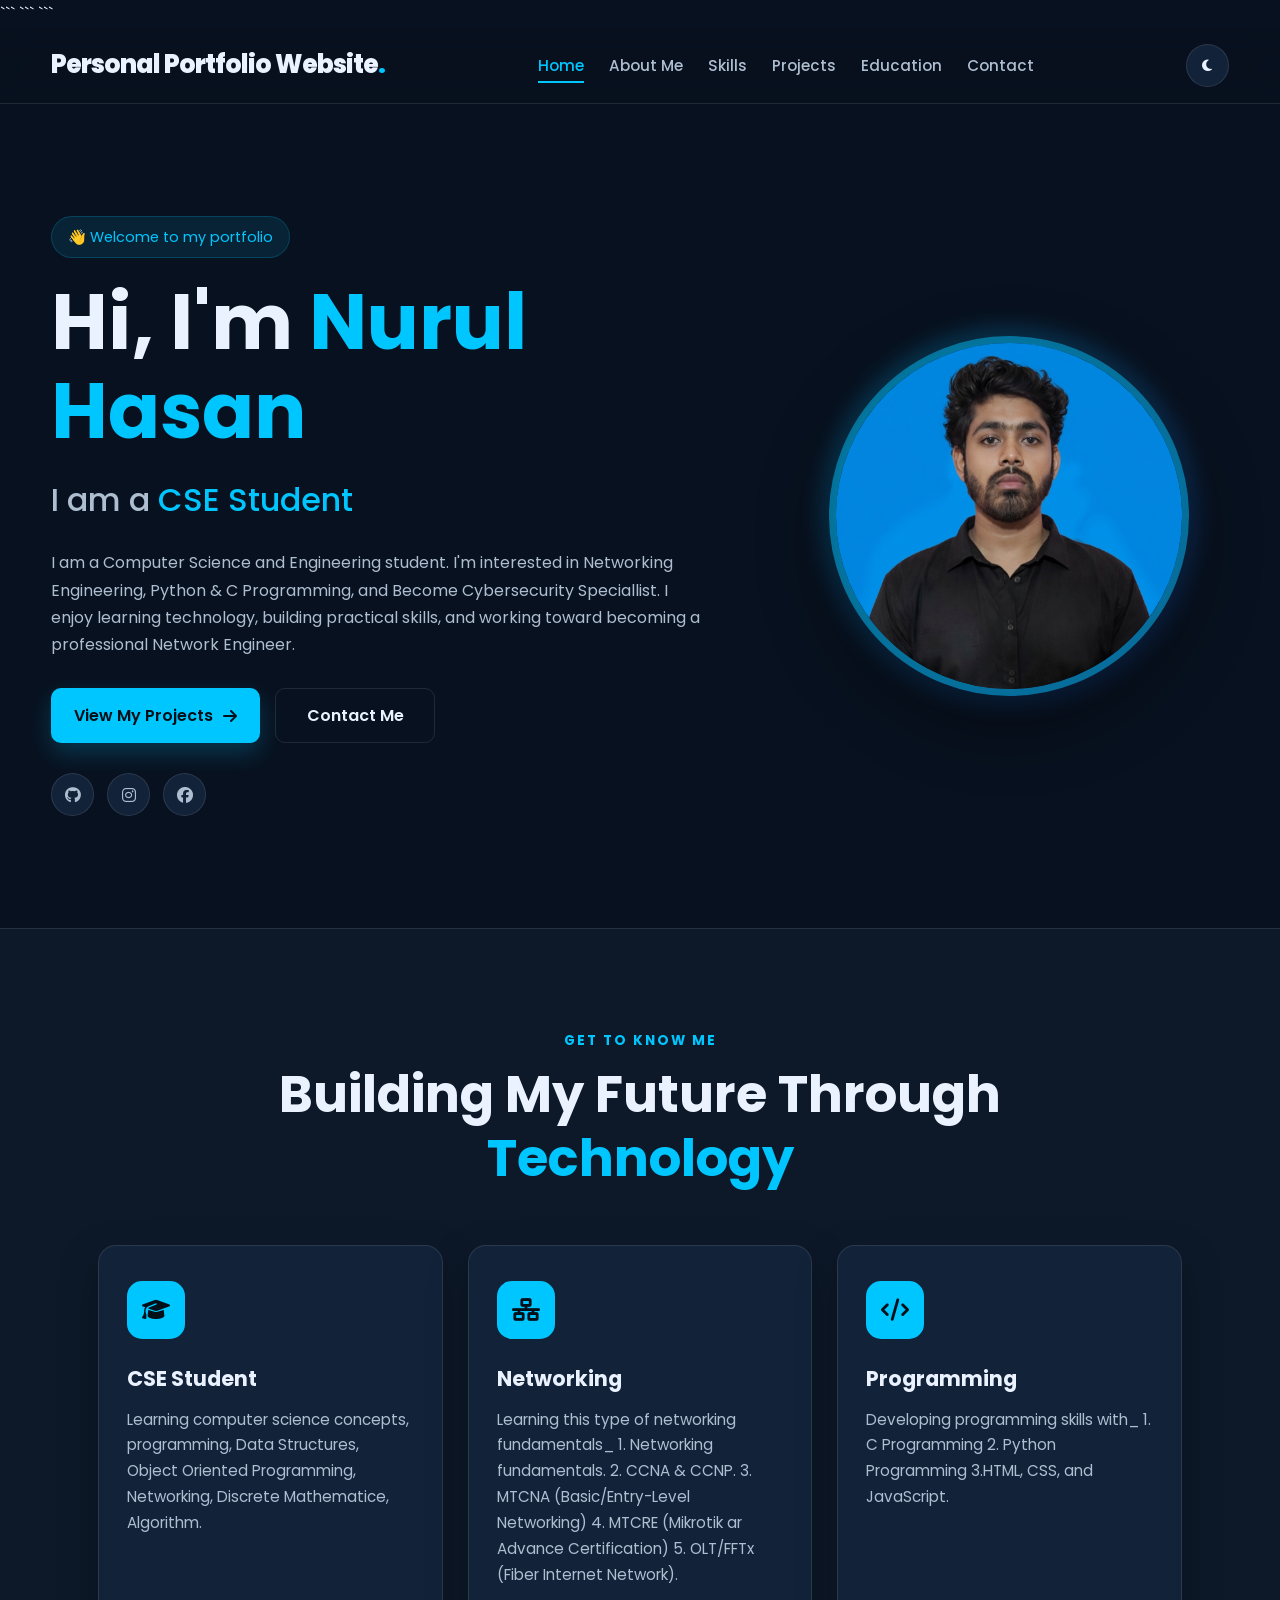
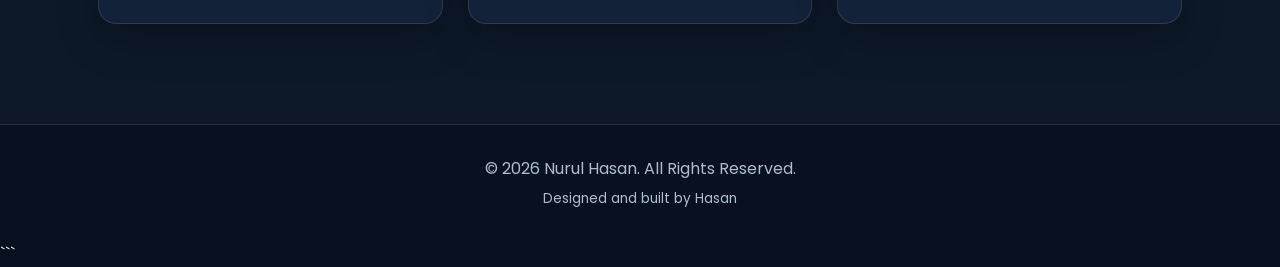
==== index.html @ 246b7fea "Add files via upload" ====
<!DOCTYPE html>

<html lang="en">

<head>
    <meta charset="UTF-8">

```
<!-- Website যেন Mobile, Tablet ও Laptop-এ ঠিকভাবে দেখা যায় -->
<meta name="viewport" content="width=device-width, initial-scale=1.0">

<!-- Google Search-এর জন্য Website-এর Description -->
<meta name="description"
    content="Nurul Hasan - CSE Student, Networking and CCNA Learner">

<title>Nurul Hasan | CSE Student Portfolio</title>

<!-- CSS File Connect -->
<link rel="stylesheet" href="css/style.css">

<!-- Font Awesome Icons -->
<link rel="stylesheet"
    href="https://cdnjs.cloudflare.com/ajax/libs/font-awesome/6.7.2/css/all.min.css">
```

</head>

<body>

```
<!-- =========================
     HEADER & NAVIGATION
========================== -->

<header class="header">

    <nav class="navbar">

        <!-- Website Logo -->
        <a href="index.html" class="logo">
            Personal Portfolio Website<span>.</span>
        </a>

        <!-- Mobile Menu Button -->
        <button class="menu-btn"
            id="menu-btn"
            aria-label="Open navigation menu">

            <i class="fa-solid fa-bars"></i>

        </button>

        <!-- Navigation Links -->
        <ul class="nav-links" id="nav-links">

            <li>
                <a href="index.html"
                   class="active">
                   Home
                </a>
            </li>

            <li>
                <a href="about.html">
                   About Me
                </a>
            </li>

            <li>
                <a href="skills.html">
                   Skills
                </a>
            </li>

            <li>
                <a href="projects.html">
                   Projects
                </a>
            </li>

            <li>
                <a href="education.html">
                   Education
                </a>
            </li>

            <li>
                <a href="contact.html">
                   Contact
                </a>
            </li>

        </ul>

        <!-- Dark / Light Mode Button -->
        <button class="theme-btn"
            id="theme-btn"
            aria-label="Change theme">

            <i class="fa-solid fa-moon"></i>

        </button>

    </nav>

</header>


<!-- =========================
     HOME / HERO SECTION
========================== -->

<main>

    <section class="hero">

        <!-- Left Side Text -->
        <div class="hero-content">

            <p class="welcome-text">
                👋 Welcome to my portfolio
            </p>

            <h1>
                Hi, I'm
                <span>Nurul Hasan</span>
            </h1>

            <h2>
                I am a
                <span id="typing-text">
                    CSE Student
                </span>
            </h2>

            <p class="hero-description">

                I am a Computer Science and Engineering student. I'm
                interested in Networking Engineering, Python & C Programming,
                and Become Cybersecurity Speciallist. I enjoy learning technology,
                building practical skills, and working toward becoming
                a professional Network Engineer.

            </p>

            <!-- Buttons -->
            <div class="hero-buttons">

                <a href="projects.html"
                   class="btn primary-btn">

                    View My Projects

                    <i class="fa-solid fa-arrow-right"></i>

                </a>

                <a href="contact.html"
                   class="btn secondary-btn">

                    Contact Me

                </a>

            </div>

            <!-- Social Links -->
            <div class="social-links">

                <a href="https://github.com/Nurul2004"
                   aria-label="GitHub">

                    <i class="fa-brands fa-github"></i>

                </a>

                <a href="https://www.instagram.com/nh_hasan9?igsh=a3c3ZmM1bGd4NHM2"
                   aria-label="instagram">

                    <i class="fa-brands fa-instagram"></i>

                </a>

                <a href="https://www.facebook.com/hasan19560065"
                   aria-label="Facebook">

                    <i class="fa-brands fa-facebook"></i>

                </a>

            </div>

        </div>


        <!-- Right Side Profile -->
        <div class="hero-image-box">

            <div class="image-background"></div>

            <img
                src="images/gemini1.png"
                alt="Nurul Hasan Profile Photo"
                class="profile-image">

        </div>

    </section>


    <!-- =========================
         QUICK INTRODUCTION
    ========================== -->

    <section class="quick-about">

        <div class="section-heading">

            <p>GET TO KNOW ME</p>

            <h2>
                Building My Future Through
                <span>Technology</span>
            </h2>

        </div>

        <div class="quick-about-grid">

            <article class="info-card">

                <div class="card-icon">

                    <i class="fa-solid fa-graduation-cap"></i>

                </div>

                <h3>CSE Student</h3>

                <p>
                    Learning computer science concepts,
                    programming, Data Structures, Object Oriented Programming, Networking, Discrete Mathematice, Algorithm.
                </p>

            </article>


            <article class="info-card">

                <div class="card-icon">

                    <i class="fa-solid fa-network-wired"></i>

                </div>

                <h3>Networking</h3>

                <p>
                    Learning this type of networking fundamentals_
                    1. Networking fundamentals.
                    2. CCNA & CCNP. 
                    3. MTCNA (Basic/Entry-Level Networking) 
                    4. MTCRE (Mikrotik ar Advance Certification) 
                    5. OLT/FFTx (Fiber Internet Network).
                </p>

            </article>


            <article class="info-card">

                <div class="card-icon">

                    <i class="fa-solid fa-code"></i>

                </div>

                <h3>Programming</h3>

                <p>
                    Developing programming skills with_
                    1. C Programming 2. Python Programming 3.HTML, CSS, and JavaScript.
                </p>

            </article>

        </div>

    </section>

</main>


<!-- =========================
     FOOTER
========================== -->

<footer class="footer">

    <p>

        © <span id="current-year"></span>
        Nurul Hasan. All Rights Reserved.

    </p>

    <p class="footer-text">

        Designed and built by Hasan

    </p>

</footer>


<!-- JavaScript File Connect -->
<script src="js/script.js"></script>
```

</body>

</html>
---- css/style.css ----
/* ===================================
   NURUL HASAN PORTFOLIO
   MAIN CSS FILE
=================================== */

/* Google Font */
@import url("https://fonts.googleapis.com/css2?family=Poppins:wght@300;400;500;600;700;800&display=swap");


/* ===================================
   1. RESET AND GLOBAL SETTINGS
=================================== */

* {
    margin: 0;
    padding: 0;
    box-sizing: border-box;
}

html {
    scroll-behavior: smooth;
}

body {
    font-family: "Poppins", sans-serif;
    background-color: #08111f;
    color: #eaf2ff;
    line-height: 1.7;
    overflow-x: hidden;
}


/* ===================================
   2. COLOR VARIABLES
=================================== */

:root {
    --primary-color: #00c6ff;
    --primary-dark: #0097c7;

    --background-color: #08111f;
    --section-color: #0d1929;
    --card-color: #122238;

    --text-color: #eaf2ff;
    --light-text: #aebed1;

    --border-color: rgba(255, 255, 255, 0.10);

    --shadow:
        0 15px 40px
        rgba(0, 0, 0, 0.25);

    --transition:
        all 0.3s ease;
}


/* ===================================
   3. LIGHT MODE
=================================== */

body.light-mode {
    --background-color: #f5f8fc;
    --section-color: #ffffff;
    --card-color: #ffffff;

    --text-color: #152235;
    --light-text: #5d6b7c;

    --border-color: rgba(0, 0, 0, 0.10);

    background-color: var(--background-color);
    color: var(--text-color);
}


/* ===================================
   4. HEADER AND NAVBAR
=================================== */

.header {
    width: 100%;

    position: sticky;
    top: 0;

    z-index: 1000;

    background:
        rgba(8, 17, 31, 0.88);

    backdrop-filter:
        blur(15px);

    border-bottom:
        1px solid
        var(--border-color);
}

body.light-mode .header {
    background:
        rgba(255, 255, 255, 0.88);
}


.navbar {
    width: min(1200px, 92%);

    min-height: 76px;

    margin: auto;

    display: flex;

    align-items: center;

    justify-content:
        space-between;

    gap: 25px;
}


/* Website Logo */

.logo {
    color:
        var(--text-color);

    font-size: 1.6rem;

    font-weight: 800;

    text-decoration: none;

    letter-spacing: -1px;
}

.logo span {
    color:
        var(--primary-color);
}


/* Navigation Links */

.nav-links {
    display: flex;

    align-items: center;

    gap: 25px;

    list-style: none;
}

.nav-links a {
    position: relative;

    color:
        var(--light-text);

    font-size: 0.95rem;

    font-weight: 500;

    text-decoration: none;

    transition:
        var(--transition);
}

.nav-links a:hover,
.nav-links a.active {
    color:
        var(--primary-color);
}

.nav-links a::after {
    content: "";

    position: absolute;

    left: 0;
    bottom: -7px;

    width: 0;
    height: 2px;

    background:
        var(--primary-color);

    transition:
        var(--transition);
}

.nav-links a:hover::after,
.nav-links a.active::after {
    width: 100%;
}


/* Theme Button */

.theme-btn,
.menu-btn {
    width: 43px;
    height: 43px;

    border: none;

    border-radius: 50%;

    display: grid;

    place-items: center;

    cursor: pointer;

    color:
        var(--text-color);

    background:
        var(--card-color);

    border:
        1px solid
        var(--border-color);

    transition:
        var(--transition);
}

.theme-btn:hover,
.menu-btn:hover {
    color:
        #06111d;

    background:
        var(--primary-color);

    transform:
        translateY(-2px);
}


/* Mobile Menu Button */

.menu-btn {
    display: none;

    font-size: 1.1rem;
}


/* ===================================
   5. HERO SECTION
=================================== */

.hero {
    width: min(1200px, 92%);

    min-height:
        calc(100vh - 76px);

    margin: auto;

    padding:
        80px 0;

    display: grid;

    grid-template-columns:
        1.2fr 0.8fr;

    align-items: center;

    gap: 80px;
}


/* Hero Text */

.welcome-text {
    width: fit-content;

    margin-bottom: 20px;

    padding:
        8px 16px;

    color:
        var(--primary-color);

    background:
        rgba(0, 198, 255, 0.10);

    border:
        1px solid
        rgba(0, 198, 255, 0.20);

    border-radius:
        30px;

    font-size:
        0.9rem;
}

.hero-content h1 {
    max-width:
        700px;

    font-size:
        clamp(
            2.5rem,
            6vw,
            5rem
        );

    line-height:
        1.15;

    margin-bottom:
        18px;
}

.hero-content h1 span {
    color:
        var(--primary-color);
}

.hero-content h2 {
    min-height:
        45px;

    color:
        var(--light-text);

    font-size:
        clamp(
            1.2rem,
            3vw,
            2rem
        );

    font-weight:
        500;

    margin-bottom:
        22px;
}

#typing-text {
    color:
        var(--primary-color);
}

.hero-description {
    max-width:
        680px;

    color:
        var(--light-text);

    font-size:
        1rem;

    margin-bottom:
        30px;
}


/* Hero Buttons */

.hero-buttons {
    display: flex;

    flex-wrap: wrap;

    gap: 15px;

    margin-bottom:
        30px;
}

.btn {
    display:
        inline-flex;

    align-items:
        center;

    justify-content:
        center;

    gap:
        10px;

    min-width:
        160px;

    padding:
        13px 23px;

    border-radius:
        10px;

    font-weight:
        600;

    text-decoration:
        none;

    transition:
        var(--transition);
}

.primary-btn {
    color:
        #041019;

    background:
        var(--primary-color);

    box-shadow:
        0 10px 25px
        rgba(0, 198, 255, 0.22);
}

.primary-btn:hover {
    background:
        #54dbff;

    transform:
        translateY(-4px);
}

.secondary-btn {
    color:
        var(--text-color);

    background:
        transparent;

    border:
        1px solid
        var(--border-color);
}

.secondary-btn:hover {
    color:
        #041019;

    background:
        var(--primary-color);

    border-color:
        var(--primary-color);

    transform:
        translateY(-4px);
}


/* Social Links */

.social-links {
    display: flex;

    gap: 13px;
}

.social-links a {
    width: 43px;
    height: 43px;

    display: grid;

    place-items: center;

    color:
        var(--light-text);

    background:
        var(--card-color);

    border:
        1px solid
        var(--border-color);

    border-radius:
        50%;

    text-decoration:
        none;

    transition:
        var(--transition);
}

.social-links a:hover {
    color:
        #041019;

    background:
        var(--primary-color);

    transform:
        translateY(-5px);
}


/* ===================================
   6. PROFILE IMAGE
=================================== */

.hero-image-box {
    position:
        relative;

    display:
        flex;

    justify-content:
        center;

    align-items:
        center;
}

.image-background {
    position:
        absolute;

    width:
        min(380px, 75vw);

    aspect-ratio:
        1;

    border-radius:
        50%;

    background:
        linear-gradient(
            135deg,
            var(--primary-color),
            #2563eb
        );

    opacity:
        0.22;

    filter:
        blur(10px);
}

.profile-image {
    position:
        relative;

    width:
        min(360px, 75vw);

    aspect-ratio:
        1;

    object-fit:
        cover;

    border-radius:
        50%;

    border:
        7px solid
        rgba(0, 198, 255, 0.45);

    box-shadow:
        0 25px 70px
        rgba(0, 0, 0, 0.45);

    animation:
        profileFloat
        4s ease-in-out
        infinite;
}


/* Profile Floating Animation */

@keyframes profileFloat {

    0%,
    100% {
        transform:
            translateY(0);
    }

    50% {
        transform:
            translateY(-15px);
    }

}


/* ===================================
   7. QUICK ABOUT SECTION
=================================== */

.quick-about {
    padding:
        100px 4%;

    background:
        var(--section-color);

    border-top:
        1px solid
        var(--border-color);

    border-bottom:
        1px solid
        var(--border-color);
}


/* Section Heading */

.section-heading {
    width:
        min(800px, 92%);

    margin:
        0 auto 55px;

    text-align:
        center;
}

.section-heading p {
    color:
        var(--primary-color);

    font-size:
        0.85rem;

    font-weight:
        700;

    letter-spacing:
        2px;

    margin-bottom:
        10px;
}

.section-heading h2 {
    font-size:
        clamp(
            2rem,
            4vw,
            3.2rem
        );

    line-height:
        1.25;
}

.section-heading h2 span {
    color:
        var(--primary-color);
}


/* Information Cards */

.quick-about-grid {
    width:
        min(1200px, 92%);

    margin:
        auto;

    display:
        grid;

    grid-template-columns:
        repeat(
            3,
            1fr
        );

    gap:
        25px;
}

.info-card {
    padding:
        35px 28px;

    background:
        var(--card-color);

    border:
        1px solid
        var(--border-color);

    border-radius:
        18px;

    box-shadow:
        var(--shadow);

    transition:
        var(--transition);
}

.info-card:hover {
    border-color:
        rgba(0, 198, 255, 0.45);

    transform:
        translateY(-9px);
}

.card-icon {
    width:
        58px;

    height:
        58px;

    display:
        grid;

    place-items:
        center;

    margin-bottom:
        22px;

    color:
        #041019;

    background:
        var(--primary-color);

    border-radius:
        15px;

    font-size:
        1.4rem;
}

.info-card h3 {
    font-size:
        1.3rem;

    margin-bottom:
        10px;
}

.info-card p {
    color:
        var(--light-text);

    font-size:
        0.95rem;
}


/* ===================================
   8. FOOTER
=================================== */

.footer {
    padding:
        30px 5%;

    text-align:
        center;

    background:
        var(--background-color);

    color:
        var(--light-text);
}

.footer-text {
    margin-top:
        5px;

    font-size:
        0.85rem;
}


/* ===================================
   9. TABLET RESPONSIVE
=================================== */

@media
(max-width: 1000px) {

    .hero {
        grid-template-columns:
            1fr;

        text-align:
            center;

        gap:
            45px;
    }

    .hero-content {
        display:
            flex;

        flex-direction:
            column;

        align-items:
            center;
    }

    .hero-description {
        margin-left:
            auto;

        margin-right:
            auto;
    }

    .hero-buttons,
    .social-links {
        justify-content:
            center;
    }

    .hero-image-box {
        order:
            -1;
    }

    .profile-image {
        width:
            min(300px, 70vw);
    }

    .quick-about-grid {
        grid-template-columns:
            repeat(
                2,
                1fr
            );
    }

}


/* ===================================
   10. MOBILE RESPONSIVE
=================================== */

@media
(max-width: 768px) {

    .navbar {
        min-height:
            68px;
    }

    .menu-btn {
        display:
            grid;

        margin-left:
            auto;
    }

    .nav-links {
        position:
            absolute;

        top:
            68px;

        left:
            0;

        width:
            100%;

        padding:
            20px;

        display:
            none;

        flex-direction:
            column;

        align-items:
            flex-start;

        gap:
            18px;

        background:
            var(--section-color);

        border-bottom:
            1px solid
            var(--border-color);
    }

    .nav-links.show {
        display:
            flex;
    }

    .nav-links a {
        font-size:
            1rem;
    }

    .theme-btn {
        order:
            3;
    }

    .hero {
        min-height:
            auto;

        padding:
            65px 0;

        gap:
            35px;
    }

    .hero-content h2 {
        min-height:
            70px;
    }

    .hero-buttons {
        width:
            100%;

        flex-direction:
            column;
    }

    .btn {
        width:
            100%;
    }

    .quick-about {
        padding:
            75px 0;
    }

    .quick-about-grid {
        grid-template-columns:
            1fr;
    }

}


/* ===================================
   11. SMALL MOBILE RESPONSIVE
=================================== */

@media
(max-width: 420px) {

    .logo {
        font-size:
            1.35rem;
    }

    .theme-btn,
    .menu-btn {
        width:
            39px;

        height:
            39px;
    }

    .hero-content h1 {
        font-size:
            2.35rem;
    }

    .welcome-text {
        font-size:
            0.78rem;
    }

    .profile-image {
        width:
            min(250px, 75vw);

        border-width:
            5px;
    }

    .info-card {
        padding:
            28px 22px;
    }

}

/* ===================================
   ABOUT PAGE CSS
=================================== */


/* ===================================
   1. ABOUT PAGE HERO
=================================== */

.page-hero {
    min-height: 420px;

    padding: 100px 5%;

    display: flex;
    flex-direction: column;

    justify-content: center;
    align-items: center;

    text-align: center;

    background:
        linear-gradient(
            135deg,
            rgba(0, 198, 255, 0.10),
            rgba(37, 99, 235, 0.08)
        );

    border-bottom:
        1px solid
        var(--border-color);
}


.page-label {
    margin-bottom: 15px;

    color:
        var(--primary-color);

    font-size: 0.85rem;

    font-weight: 700;

    letter-spacing: 3px;
}


.page-hero h1 {
    max-width: 800px;

    margin-bottom: 20px;

    color:
        var(--text-color);

    font-size:
        clamp(
            2.5rem,
            6vw,
            4.5rem
        );

    line-height: 1.15;
}


.page-hero h1 span {
    color:
        var(--primary-color);
}


.page-hero > p:last-child {
    max-width: 650px;

    color:
        var(--light-text);

    font-size: 1.05rem;
}


/* ===================================
   2. ABOUT MAIN SECTION
=================================== */

.about-section {
    padding: 110px 5%;

    background:
        var(--background-color);
}


.about-grid {
    width:
        min(1150px, 92%);

    margin: auto;

    display: grid;

    grid-template-columns:
        0.8fr 1.2fr;

    align-items: center;

    gap: 80px;
}


/* ===================================
   3. ABOUT PROFILE IMAGE
=================================== */

.about-image {
    position: relative;

    display: flex;

    justify-content: center;
    align-items: center;
}


.about-image::before {
    content: "";

    position: absolute;

    width: 85%;
    height: 85%;

    border-radius: 25px;

    background:
        linear-gradient(
            135deg,
            var(--primary-color),
            #2563eb
        );

    opacity: 0.18;

    transform:
        rotate(-7deg);
}


.about-image img {
    position: relative;

    width: 100%;

    max-width: 390px;

    aspect-ratio: 4 / 5;

    object-fit: cover;

    border-radius: 22px;

    border:
        1px solid
        var(--border-color);

    box-shadow:
        0 25px 60px
        rgba(0, 0, 0, 0.35);
}


/* ===================================
   4. ABOUT TEXT
=================================== */

.section-small-title {
    margin-bottom: 12px;

    color:
        var(--primary-color);

    font-size: 0.85rem;

    font-weight: 700;

    letter-spacing: 2px;
}


.about-content h2 {
    max-width: 650px;

    margin-bottom: 25px;

    color:
        var(--text-color);

    font-size:
        clamp(
            2rem,
            4vw,
            3.2rem
        );

    line-height: 1.2;
}


.about-content > p {
    margin-bottom: 18px;

    color:
        var(--light-text);
}


/* ===================================
   5. PERSONAL INFORMATION
=================================== */

.personal-info {
    margin:
        30px 0;

    display: grid;

    grid-template-columns:
        repeat(
            2,
            1fr
        );

    gap: 15px;
}


.personal-info div {
    padding:
        16px;

    display: flex;

    flex-direction: column;

    gap: 4px;

    background:
        var(--card-color);

    border:
        1px solid
        var(--border-color);

    border-radius:
        12px;
}


.personal-info strong {
    color:
        var(--primary-color);

    font-size:
        0.85rem;
}


.personal-info span {
    color:
        var(--text-color);

    font-size:
        0.95rem;
}


/* ===================================
   6. CAREER GOAL SECTION
=================================== */

.goal-section {
    padding:
        105px 5%;

    background:
        var(--section-color);

    border-top:
        1px solid
        var(--border-color);
}


.goal-grid {
    width:
        min(1150px, 92%);

    margin:
        auto;

    display:
        grid;

    grid-template-columns:
        repeat(
            3,
            1fr
        );

    gap:
        25px;
}


/* Goal Cards */

.goal-card {
    padding:
        38px 30px;

    background:
        var(--card-color);

    border:
        1px solid
        var(--border-color);

    border-radius:
        18px;

    box-shadow:
        var(--shadow);

    transition:
        var(--transition);
}


.goal-card:hover {
    transform:
        translateY(-9px);

    border-color:
        rgba(
            0,
            198,
            255,
            0.45
        );
}


.goal-card h3 {
    margin-bottom:
        12px;

    color:
        var(--text-color);

    font-size:
        1.4rem;
}


.goal-card p {
    color:
        var(--light-text);
}


/* ===================================
   7. TABLET RESPONSIVE
=================================== */

@media
(max-width: 1000px) {

    .about-grid {
        grid-template-columns:
            1fr;

        gap:
            55px;
    }


    .about-image {
        order:
            -1;
    }


    .about-image img {
        max-width:
            360px;
    }


    .about-content {
        max-width:
            750px;

        margin:
            auto;
    }


    .goal-grid {
        grid-template-columns:
            repeat(
                2,
                1fr
            );
    }

}


/* ===================================
   8. MOBILE RESPONSIVE
=================================== */

@media
(max-width: 768px) {

    .page-hero {
        min-height:
            350px;

        padding:
            75px 6%;
    }


    .page-hero > p:last-child {
        font-size:
            0.95rem;
    }


    .about-section {
        padding:
            75px 0;
    }


    .about-grid {
        width:
            min(
                92%,
                600px
            );

        gap:
            40px;
    }


    .about-image img {
        max-width:
            310px;
    }


    .personal-info {
        grid-template-columns:
            1fr;
    }


    .goal-section {
        padding:
            75px 0;
    }


    .goal-grid {
        grid-template-columns:
            1fr;

        width:
            min(
                92%,
                500px
            );
    }

}


/* ===================================
   9. SMALL MOBILE
=================================== */

@media
(max-width: 420px) {

    .page-hero h1 {
        font-size:
            2.25rem;
    }


    .about-image img {
        max-width:
            250px;
    }


    .about-content h2 {
        font-size:
            1.9rem;
    }


    .goal-card {
        padding:
            30px 22px;
    }

}

/* ===================================
   PROJECTS PAGE
=================================== */


/* Main Project Section */

.projects-section {

    padding:
        110px 5%;

    background:
        var(--background-color);

}


/* Section Description */

.section-description {

    max-width:
        650px;

    margin:
        18px auto 0;

    color:
        var(--light-text);

    text-align:
        center;

}


/* Projects Grid */

.projects-grid {

    width:
        min(1150px, 92%);

    margin:
        65px auto 0;

    display:
        grid;

    grid-template-columns:
        repeat(2, 1fr);

    gap:
        30px;

}


/* Project Card */

.project-card {

    overflow:
        hidden;

    background:
        var(--card-color);

    border:
        1px solid
        var(--border-color);

    border-radius:
        20px;

    box-shadow:
        var(--shadow);

    transition:
        var(--transition);

}


.project-card:hover {

    transform:
        translateY(-10px);

    border-color:
        rgba(
            0,
            198,
            255,
            0.5
        );

}


/* Project Image Area */

.project-image {

    position:
        relative;

    min-height:
        220px;

    display:
        flex;

    justify-content:
        center;

    align-items:
        center;

    overflow:
        hidden;

    background:
        linear-gradient(
            135deg,
            rgba(
                0,
                198,
                255,
                0.28
            ),
            rgba(
                37,
                99,
                235,
                0.18
            )
        );

}


.project-image::before {

    content:
        "";

    position:
        absolute;

    width:
        180px;

    height:
        180px;

    border:
        1px solid
        rgba(
            0,
            198,
            255,
            0.35
        );

    border-radius:
        50%;

}


.project-image i {

    position:
        relative;

    z-index:
        1;

    color:
        var(--primary-color);

    font-size:
        5rem;

}


/* Project Number */

.project-number {

    position:
        absolute;

    top:
        20px;

    right:
        22px;

    color:
        rgba(
            255,
            255,
            255,
            0.35
        );

    font-size:
        1.1rem;

    font-weight:
        800;

}


/* Different Project Backgrounds */

.networking-image {

    background:
        linear-gradient(
            135deg,
            rgba(
                34,
                197,
                94,
                0.22
            ),
            rgba(
                0,
                198,
                255,
                0.14
            )
        );

}


.python-image {

    background:
        linear-gradient(
            135deg,
            rgba(
                255,
                193,
                7,
                0.16
            ),
            rgba(
                0,
                198,
                255,
                0.18
            )
        );

}


.c-image {

    background:
        linear-gradient(
            135deg,
            rgba(
                99,
                102,
                241,
                0.25
            ),
            rgba(
                37,
                99,
                235,
                0.18
            )
        );

}


/* Project Content */

.project-content {

    padding:
        32px;

}


.project-category {

    margin-bottom:
        13px;

    color:
        var(--primary-color);

    font-size:
        0.75rem;

    font-weight:
        800;

    letter-spacing:
        1.7px;

}


.project-content h3 {

    margin-bottom:
        15px;

    color:
        var(--text-color);

    font-size:
        1.55rem;

}


.project-content > p {

    min-height:
        75px;

    margin-bottom:
        24px;

    color:
        var(--light-text);

}


/* Technology Tags */

.project-tools {

    display:
        flex;

    flex-wrap:
        wrap;

    gap:
        9px;

    margin-bottom:
        27px;

}


.project-tools span {

    padding:
        7px 12px;

    color:
        var(--primary-color);

    font-size:
        0.78rem;

    font-weight:
        700;

    background:
        rgba(
            0,
            198,
            255,
            0.08
        );

    border:
        1px solid
        rgba(
            0,
            198,
            255,
            0.18
        );

    border-radius:
        50px;

}


/* Project Links */

.project-links {

    display:
        flex;

    flex-wrap:
        wrap;

    gap:
        20px;

    padding-top:
        20px;

    border-top:
        1px solid
        var(--border-color);

}


.project-link {

    display:
        inline-flex;

    align-items:
        center;

    gap:
        8px;

    color:
        var(--text-color);

    font-size:
        0.9rem;

    font-weight:
        700;

    text-decoration:
        none;

    transition:
        var(--transition);

}


.project-link:hover {

    color:
        var(--primary-color);

}


/* ===================================
   PROJECT CALL TO ACTION
=================================== */

.project-cta {

    width:
        min(1150px, 90%);

    margin:
        0 auto 100px;

    padding:
        65px;

    display:
        flex;

    justify-content:
        space-between;

    align-items:
        center;

    gap:
        40px;

    background:
        linear-gradient(
            135deg,
            rgba(
                0,
                198,
                255,
                0.15
            ),
            rgba(
                37,
                99,
                235,
                0.10
            )
        );

    border:
        1px solid
        rgba(
            0,
            198,
            255,
            0.22
        );

    border-radius:
        25px;

}


.project-cta > div > p:first-child {

    margin-bottom:
        12px;

    color:
        var(--primary-color);

    font-size:
        0.8rem;

    font-weight:
        800;

    letter-spacing:
        2px;

}


.project-cta h2 {

    margin-bottom:
        15px;

    color:
        var(--text-color);

    font-size:
        clamp(
            2rem,
            4vw,
            3rem
        );

}


.project-cta h2 span {

    color:
        var(--primary-color);

}


.project-cta > div > p:last-child {

    max-width:
        600px;

    color:
        var(--light-text);

}


/* ===================================
   TABLET RESPONSIVE
=================================== */

@media
(max-width: 900px) {


    .projects-grid {

        grid-template-columns:
            1fr;

        max-width:
            650px;

    }


    .project-cta {

        flex-direction:
            column;

        align-items:
            flex-start;

    }

}


/* ===================================
   MOBILE RESPONSIVE
=================================== */

@media
(max-width: 768px) {


    .projects-section {

        padding:
            75px 0;

    }


    .projects-grid {

        width:
            min(
                92%,
                550px
            );

        margin-top:
            45px;

    }


    .project-content {

        padding:
            25px;

    }


    .project-content > p {

        min-height:
            auto;

    }


    .project-image {

        min-height:
            190px;

    }


    .project-image i {

        font-size:
            4.2rem;

    }


    .project-cta {

        width:
            min(
                92%,
                550px
            );

        margin-bottom:
            75px;

        padding:
            40px 25px;

        border-radius:
            20px;

    }

}


/* ===================================
   SMALL MOBILE
=================================== */

@media
(max-width: 450px) {


    .project-links {

        flex-direction:
            column;

        gap:
            15px;

    }


    .project-cta h2 {

        font-size:
            2rem;

    }

}
/* ===================================
   ABOUT PAGE ANIMATION
=================================== */

.about-content,
.about-image,
.goal-card {

    opacity: 0;

    transform:
        translateY(40px);

    transition:
        opacity 0.8s ease,
        transform 0.8s ease;

}


/* JavaScript এই Class Add করবে */

.show-animation {

    opacity: 1;

    transform:
        translateY(0);

}


/* Goal Card একসাথে না এসে
   একটু একটু করে আসবে */

.goal-card:nth-child(2) {

    transition-delay:
        0.15s;

}


.goal-card:nth-child(3) {

    transition-delay:
        0.30s;

}

/* =========================================
   SKILLS PAGE CSS
========================================= */


/* =========================================
   SKILLS INTRODUCTION
========================================= */

.skills-intro {

    padding:
        100px 5% 40px;

    background:
        var(--background-color);

}


/* =========================================
   SKILLS MAIN SECTION
========================================= */

.skills-section {

    padding:
        40px 5% 110px;

    background:
        var(--background-color);

}


/* Skills Grid */

.skills-grid {

    width:
        min(1150px, 92%);

    margin:
        0 auto;

    display:
        grid;

    grid-template-columns:
        repeat(2, 1fr);

    gap:
        30px;

}


/* =========================================
   SKILL CATEGORY CARD
========================================= */

.skill-category {

    padding:
        35px;

    background:
        var(--card-color);

    border:
        1px solid
        var(--border-color);

    border-radius:
        22px;

    box-shadow:
        var(--shadow);

    transition:
        transform 0.35s ease,
        border-color 0.35s ease,
        box-shadow 0.35s ease;

}


/* Card Hover */

.skill-category:hover {

    transform:
        translateY(-8px);

    border-color:
        rgba(
            0,
            198,
            255,
            0.45
        );

}


/* =========================================
   SKILL ICON
========================================= */

.skill-category-icon {

    width:
        65px;

    height:
        65px;

    margin-bottom:
        25px;

    display:
        flex;

    justify-content:
        center;

    align-items:
        center;

    color:
        var(--primary-color);

    font-size:
        1.7rem;

    background:
        rgba(
            0,
            198,
            255,
            0.10
        );

    border:
        1px solid
        rgba(
            0,
            198,
            255,
            0.25
        );

    border-radius:
        18px;

}


/* =========================================
   CATEGORY TITLE
========================================= */

.skill-category h3 {

    margin-bottom:
        13px;

    color:
        var(--text-color);

    font-size:
        1.6rem;

}


/* Category Description */

.skill-category > p {

    margin-bottom:
        30px;

    color:
        var(--light-text);

    line-height:
        1.8;

}


/* =========================================
   INDIVIDUAL SKILL
========================================= */

.skill-item {

    margin-top:
        25px;

}


/* Skill Name + Percentage */

.skill-title {

    margin-bottom:
        10px;

    display:
        flex;

    justify-content:
        space-between;

    align-items:
        center;

    gap:
        15px;

    color:
        var(--text-color);

    font-size:
        0.92rem;

    font-weight:
        700;

}


/* Percentage Color */

.skill-title span:last-child {

    color:
        var(--primary-color);

}


/* =========================================
   SKILL BAR BACKGROUND
========================================= */

.skill-bar {

    width:
        100%;

    height:
        9px;

    overflow:
        hidden;

    background:
        rgba(
            128,
            128,
            128,
            0.18
        );

    border-radius:
        50px;

}


/* =========================================
   SKILL PROGRESS
========================================= */

.skill-progress {

    width:
        0;

    height:
        100%;

    background:
        linear-gradient(
            90deg,
            var(--primary-color),
            #4de3ff
        );

    border-radius:
        50px;

    transition:
        width 1.5s ease;

}


/* Progress Percentage */

.c-progress {

    --skill-width:
        70%;

}


.python-progress {

    --skill-width:
        60%;

}


.js-progress {

    --skill-width:
        40%;

}


.html-progress {

    --skill-width:
        80%;

}


.css-progress {

    --skill-width:
        70%;

}


.responsive-progress {

    --skill-width:
        60%;

}


.network-progress {

    --skill-width:
        75%;

}


.ccna-progress {

    --skill-width:
        60%;

}


.packet-progress {

    --skill-width:
        70%;

}


.security-progress {

    --skill-width:
        50%;

}


.network-security-progress {

    --skill-width:
        45%;

}


.hacking-progress {

    --skill-width:
        35%;

}


/* =========================================
   TOOLS SECTION
========================================= */

.tools-section {

    padding:
        110px 5%;

    background:
        rgba(
            0,
            198,
            255,
            0.025
        );

    border-top:
        1px solid
        var(--border-color);

    border-bottom:
        1px solid
        var(--border-color);

}


/* Tools Grid */

.tools-grid {

    width:
        min(1100px, 92%);

    margin:
        60px auto 0;

    display:
        grid;

    grid-template-columns:
        repeat(3, 1fr);

    gap:
        22px;

}


/* Tool Card */

.tool-card {

    min-height:
        175px;

    padding:
        30px;

    display:
        flex;

    flex-direction:
        column;

    justify-content:
        center;

    align-items:
        center;

    text-align:
        center;

    background:
        var(--card-color);

    border:
        1px solid
        var(--border-color);

    border-radius:
        20px;

    transition:
        transform 0.35s ease,
        border-color 0.35s ease,
        background 0.35s ease;

}


/* Tool Card Hover */

.tool-card:hover {

    transform:
        translateY(-8px);

    border-color:
        rgba(
            0,
            198,
            255,
            0.45
        );

}


/* Tool Icon */

.tool-card i {

    margin-bottom:
        18px;

    color:
        var(--primary-color);

    font-size:
        2.7rem;

}


/* Tool Name */

.tool-card h3 {

    color:
        var(--text-color);

    font-size:
        1rem;

}


/* =========================================
   LEARNING SECTION
========================================= */

.learning-section {

    padding:
        110px 5%;

    text-align:
        center;

    background:
        var(--background-color);

}


.learning-content {

    width:
        min(760px, 92%);

    margin:
        0 auto;

    padding:
        65px 40px;

    background:
        linear-gradient(
            135deg,
            rgba(
                0,
                198,
                255,
                0.13
            ),
            rgba(
                37,
                99,
                235,
                0.08
            )
        );

    border:
        1px solid
        rgba(
            0,
            198,
            255,
            0.22
        );

    border-radius:
        25px;

}


/* Small Title */

.section-small-title {

    margin-bottom:
        15px;

    color:
        var(--primary-color);

    font-size:
        0.8rem;

    font-weight:
        800;

    letter-spacing:
        2px;

}


/* Main Title */

.learning-content h2 {

    margin-bottom:
        20px;

    color:
        var(--text-color);

    font-size:
        clamp(
            2rem,
            5vw,
            3.4rem
        );

}


.learning-content h2 span {

    color:
        var(--primary-color);

}


/* Description */

.learning-content > p {

    max-width:
        650px;

    margin:
        0 auto 30px;

    color:
        var(--light-text);

    line-height:
        1.8;

}


/* =========================================
   SKILLS ANIMATION
========================================= */


/* শুরুতে Cards Hidden থাকবে */

.skill-category,
.tool-card,
.learning-content {

    opacity:
        0;

    transform:
        translateY(40px);

    transition:
        opacity 0.7s ease,
        transform 0.7s ease;

}


/* JavaScript এই Class Add করবে */

.skill-show {

    opacity:
        1;

    transform:
        translateY(0);

}


/* =========================================
   TABLET RESPONSIVE
========================================= */

@media
(max-width: 900px) {


    .skills-grid {

        grid-template-columns:
            1fr;

        max-width:
            650px;

    }


    .tools-grid {

        grid-template-columns:
            repeat(2, 1fr);

    }

}


/* =========================================
   MOBILE RESPONSIVE
========================================= */

@media
(max-width: 768px) {


    .skills-intro {

        padding:
            75px 0 25px;

    }


    .skills-section {

        padding:
            25px 0 75px;

    }


    .skills-grid {

        width:
            min(
                92%,
                550px
            );

        gap:
            22px;

    }


    .skill-category {

        padding:
            28px 22px;

        border-radius:
            18px;

    }


    .tools-section {

        padding:
            75px 0;

    }


    .tools-grid {

        width:
            min(
                92%,
                550px
            );

        margin-top:
            40px;

        gap:
            15px;

    }


    .tool-card {

        min-height:
            150px;

        padding:
            20px 12px;

        border-radius:
            16px;

    }


    .tool-card i {

        font-size:
            2.2rem;

    }


    .tool-card h3 {

        font-size:
            0.85rem;

    }


    .learning-section {

        padding:
            75px 0;

    }


    .learning-content {

        width:
            92%;

        padding:
            45px 22px;

        border-radius:
            20px;

    }

}


/* =========================================
   SMALL MOBILE
========================================= */

@media
(max-width: 480px) {


    .tools-grid {

        grid-template-columns:
            1fr 1fr;

    }


    .skill-title {

        font-size:
            0.82rem;

    }


    .skill-category h3 {

        font-size:
            1.4rem;

    }

}
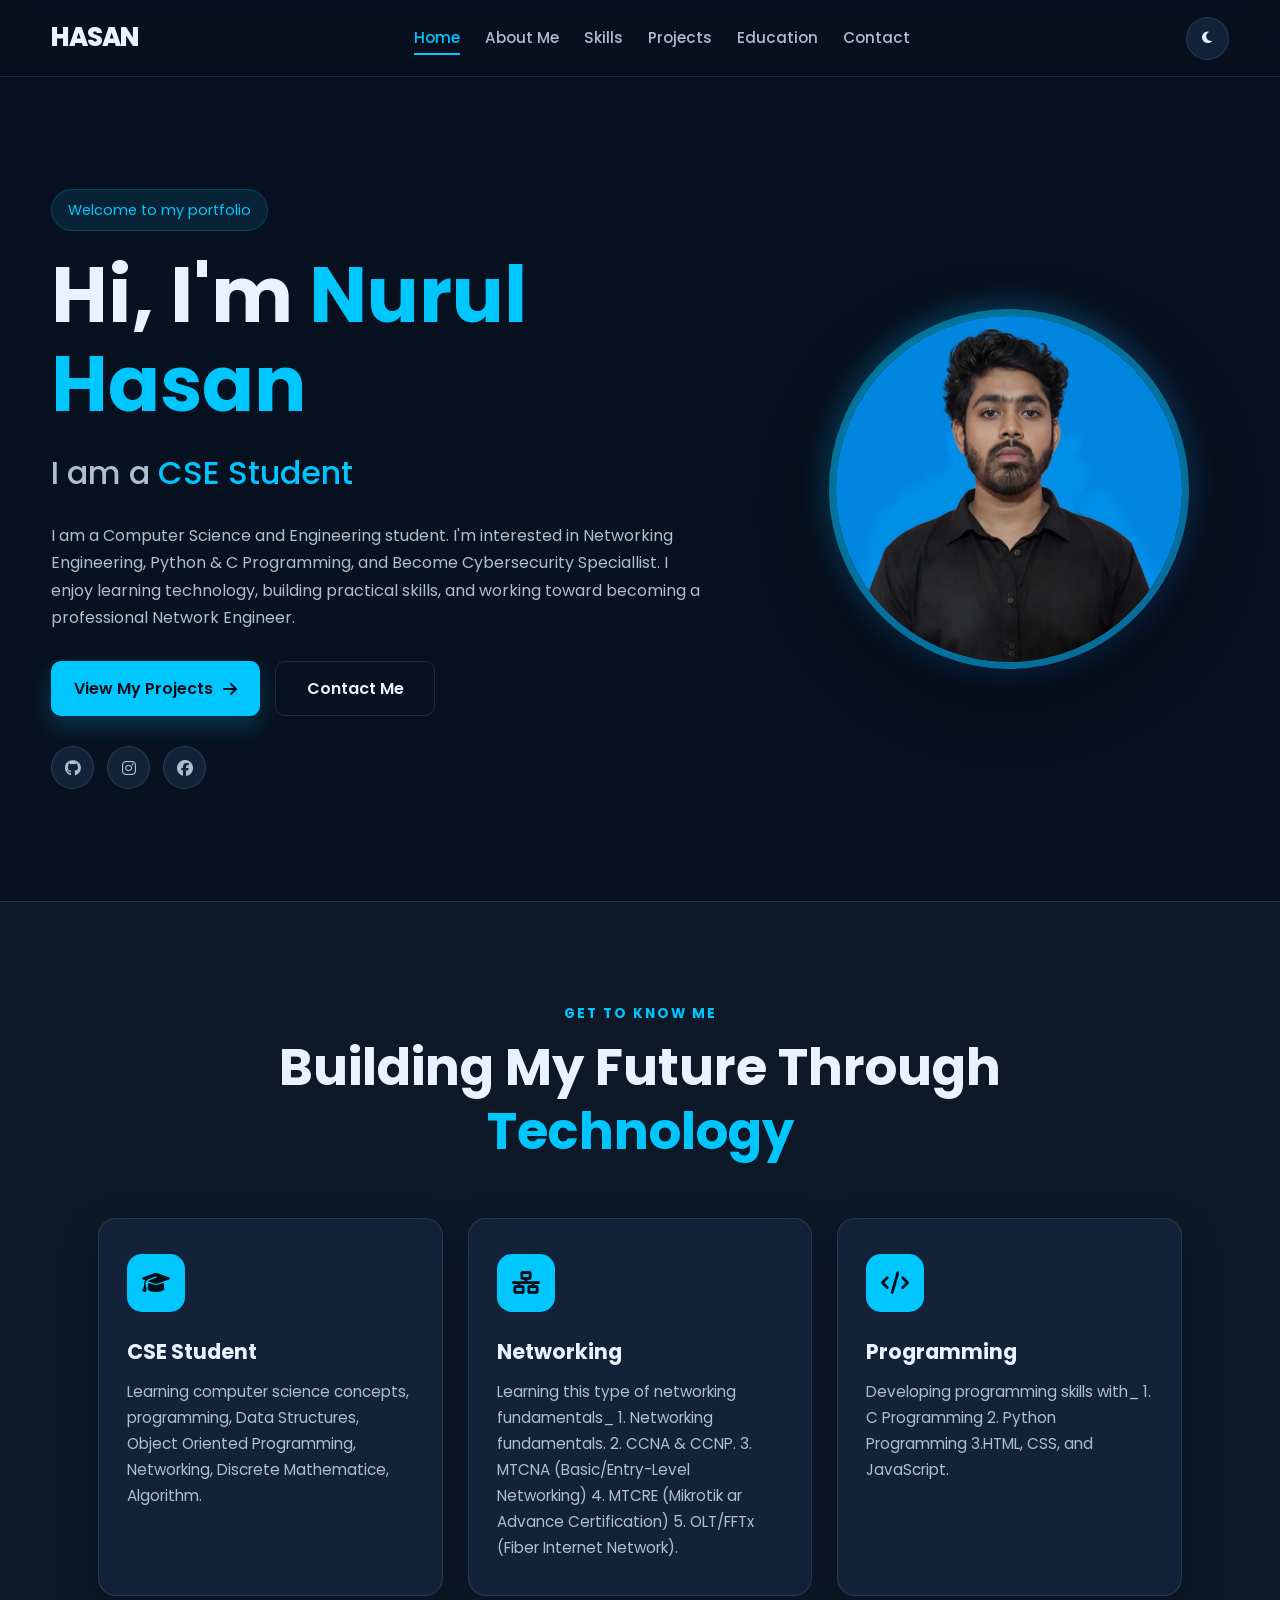
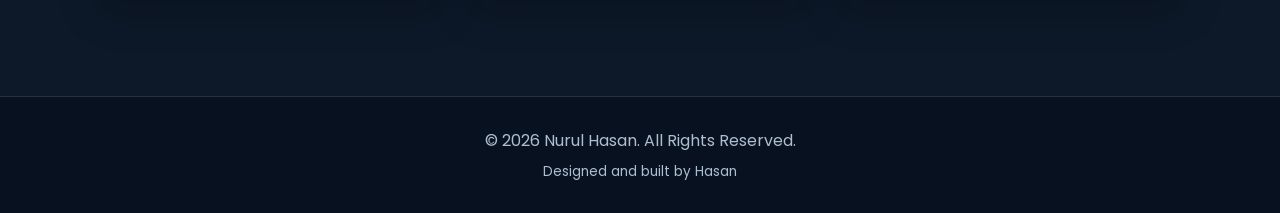
==== commit 40852dcc: "Refactor index.html structure and content" ====
--- a/index.html
+++ b/index.html
@@ -5,7 +5,7 @@
 <head>
     <meta charset="UTF-8">
 
-```
+
 <!-- Website যেন Mobile, Tablet ও Laptop-এ ঠিকভাবে দেখা যায় -->
 <meta name="viewport" content="width=device-width, initial-scale=1.0">
 
@@ -21,13 +21,13 @@
 <!-- Font Awesome Icons -->
 <link rel="stylesheet"
     href="https://cdnjs.cloudflare.com/ajax/libs/font-awesome/6.7.2/css/all.min.css">
-```
+
 
 </head>
 
 <body>
 
-```
+
 <!-- =========================
      HEADER & NAVIGATION
 ========================== -->
@@ -38,7 +38,7 @@
 
         <!-- Website Logo -->
         <a href="index.html" class="logo">
-            Personal Portfolio Website<span>.</span>
+            HASAN
         </a>
 
         <!-- Mobile Menu Button -->
@@ -118,7 +118,7 @@
         <div class="hero-content">
 
             <p class="welcome-text">
-                👋 Welcome to my portfolio
+                 Welcome to my portfolio
             </p>
 
             <h1>
@@ -315,7 +315,7 @@
 
 <!-- JavaScript File Connect -->
 <script src="js/script.js"></script>
-```
+
 
 </body>
 
